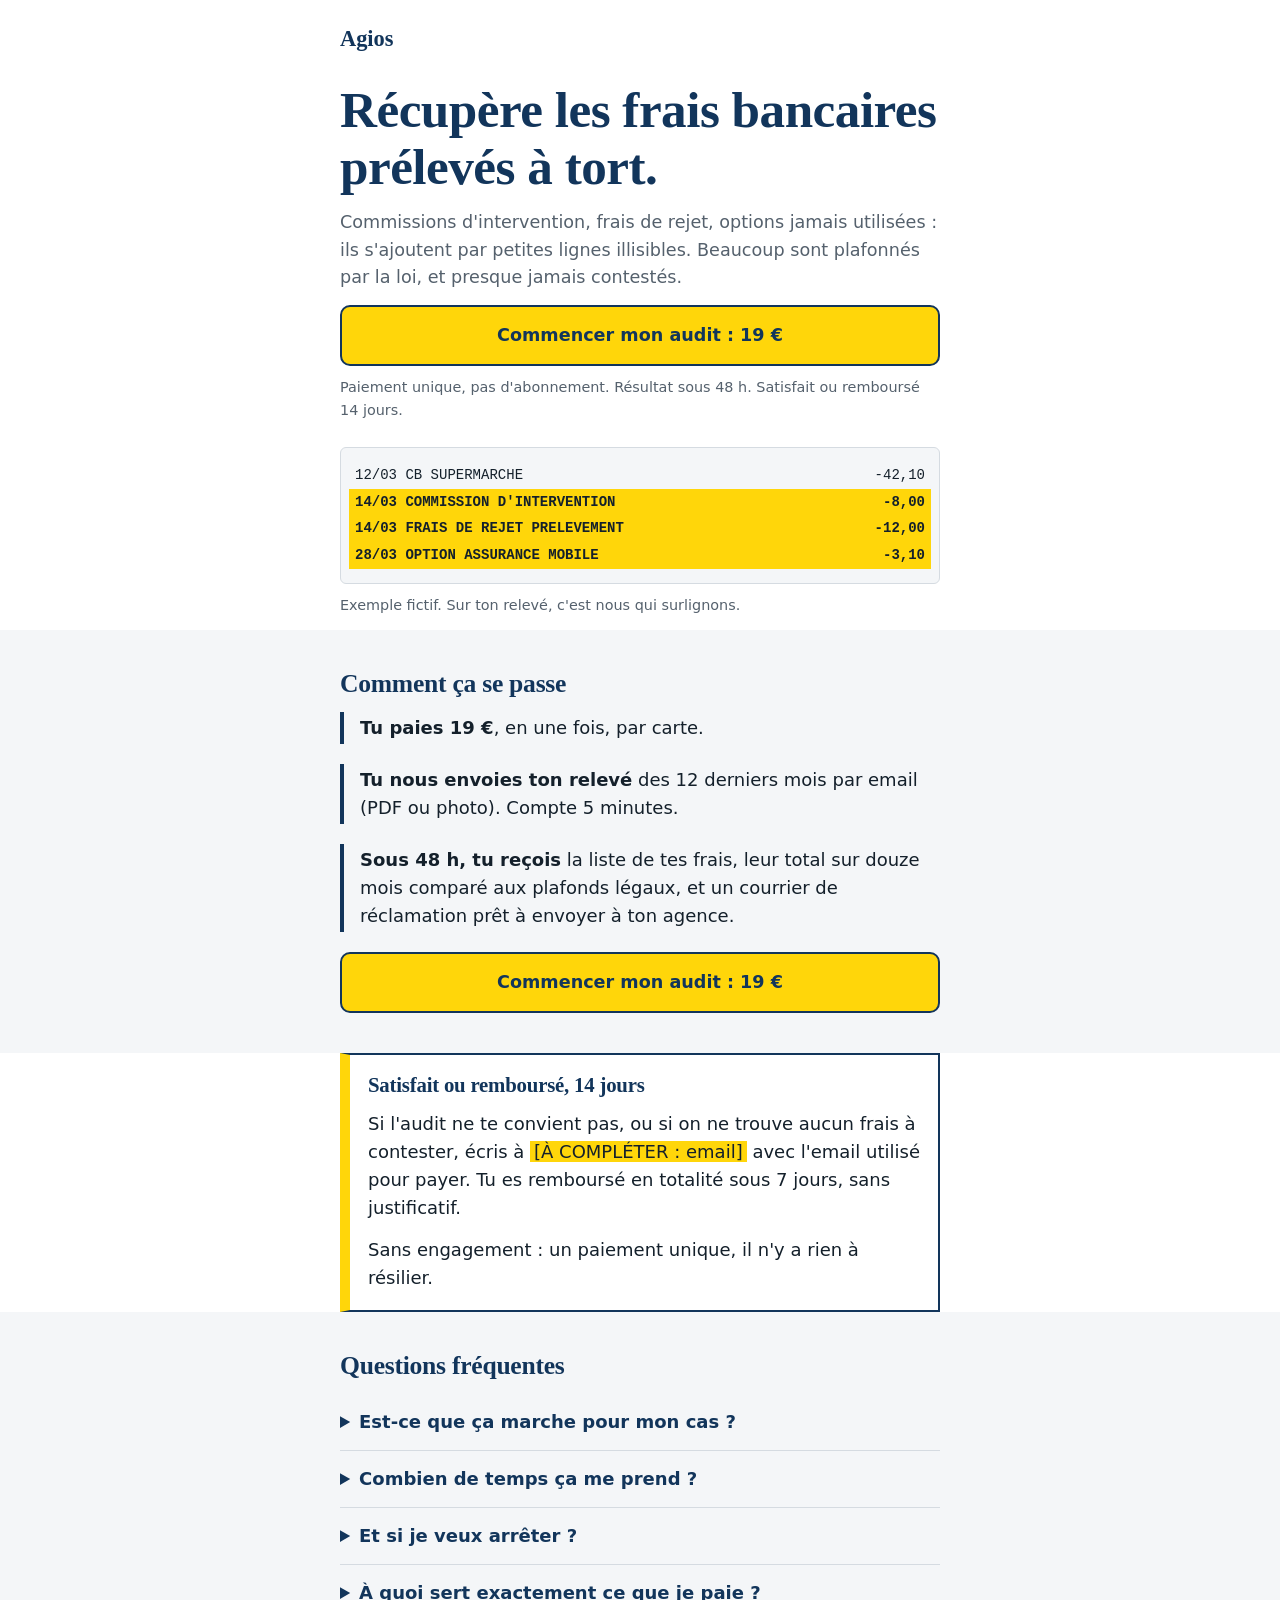
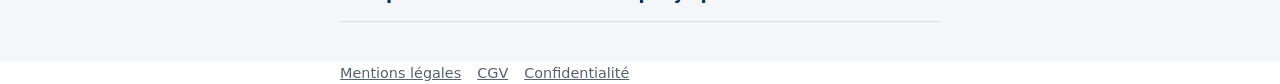
==== index.html @ 3ba3643c "Add files via upload" ====
<!doctype html>
<html lang="fr"><head>
<meta charset="utf-8">
<meta name="viewport" content="width=device-width,initial-scale=1">
<title>Agios — Récupère les frais bancaires prélevés à tort</title>
<meta name="description" content="Commissions d'intervention, frais de rejet, options inutiles : on repère tes frais bancaires en trop et on te prépare le courrier de réclamation. Audit sous 48 h.">
<meta property="og:title" content="Agios — Récupère les frais bancaires prélevés à tort">
<meta property="og:description" content="On repère tes frais bancaires en trop et on te prépare le courrier de réclamation. Audit sous 48 h, satisfait ou remboursé.">
<meta property="og:type" content="website"><meta property="og:locale" content="fr_FR">
<link rel="stylesheet" href="style.css">
</head><body>
<header class="wrap" style="padding-top:22px"><strong style="font-family:Georgia,serif;font-size:1.4rem;color:var(--bleu)">Agios</strong></header>
<main>
<section class="wrap" style="padding-top:24px">
<h1>Récupère les frais bancaires prélevés à tort.</h1>
<p class="sous">Commissions d'intervention, frais de rejet, options jamais utilisées : ils s'ajoutent par petites lignes illisibles. Beaucoup sont plafonnés par la loi, et presque jamais contestés.</p>
<a class="bouton" href="https://buy.stripe.com/test_3cIbJ26DV8fb31wfYR4Ja00">Commencer mon audit : 19 €</a>
<p class="note">Paiement unique, pas d'abonnement. Résultat sous 48 h. Satisfait ou remboursé 14 jours.</p>
<div class="releve" aria-label="Exemple fictif de relevé">
<div><span>12/03 CB SUPERMARCHE</span><span>-42,10</span></div>
<div class="frais"><span>14/03 COMMISSION D'INTERVENTION</span><span>-8,00</span></div>
<div class="frais"><span>14/03 FRAIS DE REJET PRELEVEMENT</span><span>-12,00</span></div>
<div class="frais"><span>28/03 OPTION ASSURANCE MOBILE</span><span>-3,10</span></div>
</div>
<p class="note">Exemple fictif. Sur ton relevé, c'est nous qui surlignons.</p>
</section>

<section class="alt"><div class="wrap">
<h2>Comment ça se passe</h2>
<ol class="etapes">
<li><strong>Tu paies 19 €</strong>, en une fois, par carte.</li>
<li><strong>Tu nous envoies ton relevé</strong> des 12 derniers mois par email (PDF ou photo). Compte 5 minutes.</li>
<li><strong>Sous 48 h, tu reçois</strong> la liste de tes frais, leur total sur douze mois comparé aux plafonds légaux, et un courrier de réclamation prêt à envoyer à ton agence.</li>
</ol>
<a class="bouton" href="https://buy.stripe.com/test_3cIbJ26DV8fb31wfYR4Ja00">Commencer mon audit : 19 €</a>
</div></section>

<section class="wrap"><div class="garantie">
<h2>Satisfait ou remboursé, 14 jours</h2>
<p>Si l'audit ne te convient pas, ou si on ne trouve aucun frais à contester, écris à <span class="todo">[À COMPLÉTER : email]</span> avec l'email utilisé pour payer. Tu es remboursé en totalité sous 7 jours, sans justificatif.</p>
<p style="margin:0">Sans engagement : un paiement unique, il n'y a rien à résilier.</p>
</div></section>

<section class="alt"><div class="wrap">
<h2>Questions fréquentes</h2>
<details><summary>Est-ce que ça marche pour mon cas ?</summary><p>Pour les particuliers et les petites structures avec un compte en France. On ne peut pas promettre un montant : il dépend de ce que ta banque t'a facturé. Si on ne trouve rien à contester, tu es remboursé.</p></details>
<details><summary>Combien de temps ça me prend ?</summary><p>Cinq minutes : tu paies, tu envoies ton relevé par email. Le reste, c'est nous. Réponse sous 48 h.</p></details>
<details><summary>Et si je veux arrêter ?</summary><p>Il n'y a rien à arrêter. C'est un paiement unique, sans abonnement.</p></details>
<details><summary>À quoi sert exactement ce que je paie ?</summary><p>À l'analyse de tes douze derniers mois de relevés, au total de tes frais comparé aux plafonds légaux, et à un courrier de réclamation prêt à envoyer. On ne l'envoie pas à ta place et on ne garantit pas la décision de ta banque.</p></details>
</div></section>
</main>
<footer class="wrap"><a href="mentions-legales.html">Mentions légales</a><a href="cgv.html">CGV</a><a href="confidentialite.html">Confidentialité</a></footer>
<div class="barre"><a class="bouton" href="https://buy.stripe.com/test_3cIbJ26DV8fb31wfYR4Ja00">Commencer mon audit : 19 €</a></div>
</body></html>
---- style.css ----
:root{--bleu:#12355B;--jaune:#FFD60A;--papier:#F4F6F8;--texte:#14202B;--gris:#55616D;--trait:#D5DBE1}
*{box-sizing:border-box}
html{-webkit-text-size-adjust:100%}
body{margin:0;font:18px/1.55 system-ui,-apple-system,"Segoe UI",Roboto,sans-serif;color:var(--texte);background:#fff;padding-bottom:88px}
.wrap{max-width:640px;margin:0 auto;padding:0 20px}
section{padding:40px 0}
.alt{background:var(--papier)}
h1,h2{font-family:Georgia,"Times New Roman",serif;color:var(--bleu);line-height:1.12;letter-spacing:-.01em;margin:0 0 14px}
h1{font-size:clamp(2rem,8.5vw,3.2rem)}
h2{font-size:1.6rem}
p{margin:0 0 14px}
.sous{font-size:1.1rem;color:var(--gris)}
.bouton{display:block;width:100%;min-height:56px;padding:15px 20px;background:var(--jaune);color:var(--bleu);font-weight:800;font-size:1.1rem;text-align:center;text-decoration:none;border-radius:10px;border:2px solid var(--bleu)}
.bouton:focus-visible,a:focus-visible,summary:focus-visible{outline:3px solid var(--bleu);outline-offset:3px}
.note{font-size:.9rem;color:var(--gris);margin-top:10px}
.releve{background:var(--papier);border:1px solid var(--trait);border-radius:6px;padding:14px;font:14px/1.9 ui-monospace,Menlo,Consolas,monospace;margin:26px 0 8px}
.releve div{display:flex;justify-content:space-between;gap:10px}
.releve .frais{background:var(--jaune);font-weight:700;margin:0 -6px;padding:0 6px}
ol.etapes{padding-left:0;list-style:none;margin:0}
ol.etapes li{border-left:4px solid var(--bleu);padding:2px 0 2px 16px;margin-bottom:20px}
.garantie{border:2px solid var(--bleu);border-left:10px solid var(--jaune);padding:18px;background:#fff}
.garantie h2{font-size:1.3rem}
details{border-bottom:1px solid var(--trait);padding:14px 0}
summary{font-weight:700;cursor:pointer;color:var(--bleu)}
details p{margin:10px 0 0}
footer{padding:28px 0;font-size:.9rem;color:var(--gris)}
footer a{color:var(--gris);margin-right:16px}
.barre{position:fixed;left:0;right:0;bottom:0;padding:12px 20px;background:#fff;border-top:1px solid var(--trait)}
.barre .bouton{max-width:600px;margin:0 auto}
.todo{background:var(--jaune);padding:0 4px}
.legal h2{font-size:1.2rem;margin-top:26px}
.legal a{color:var(--bleu)}
@media(min-width:800px){.barre{display:none}body{padding-bottom:0}}
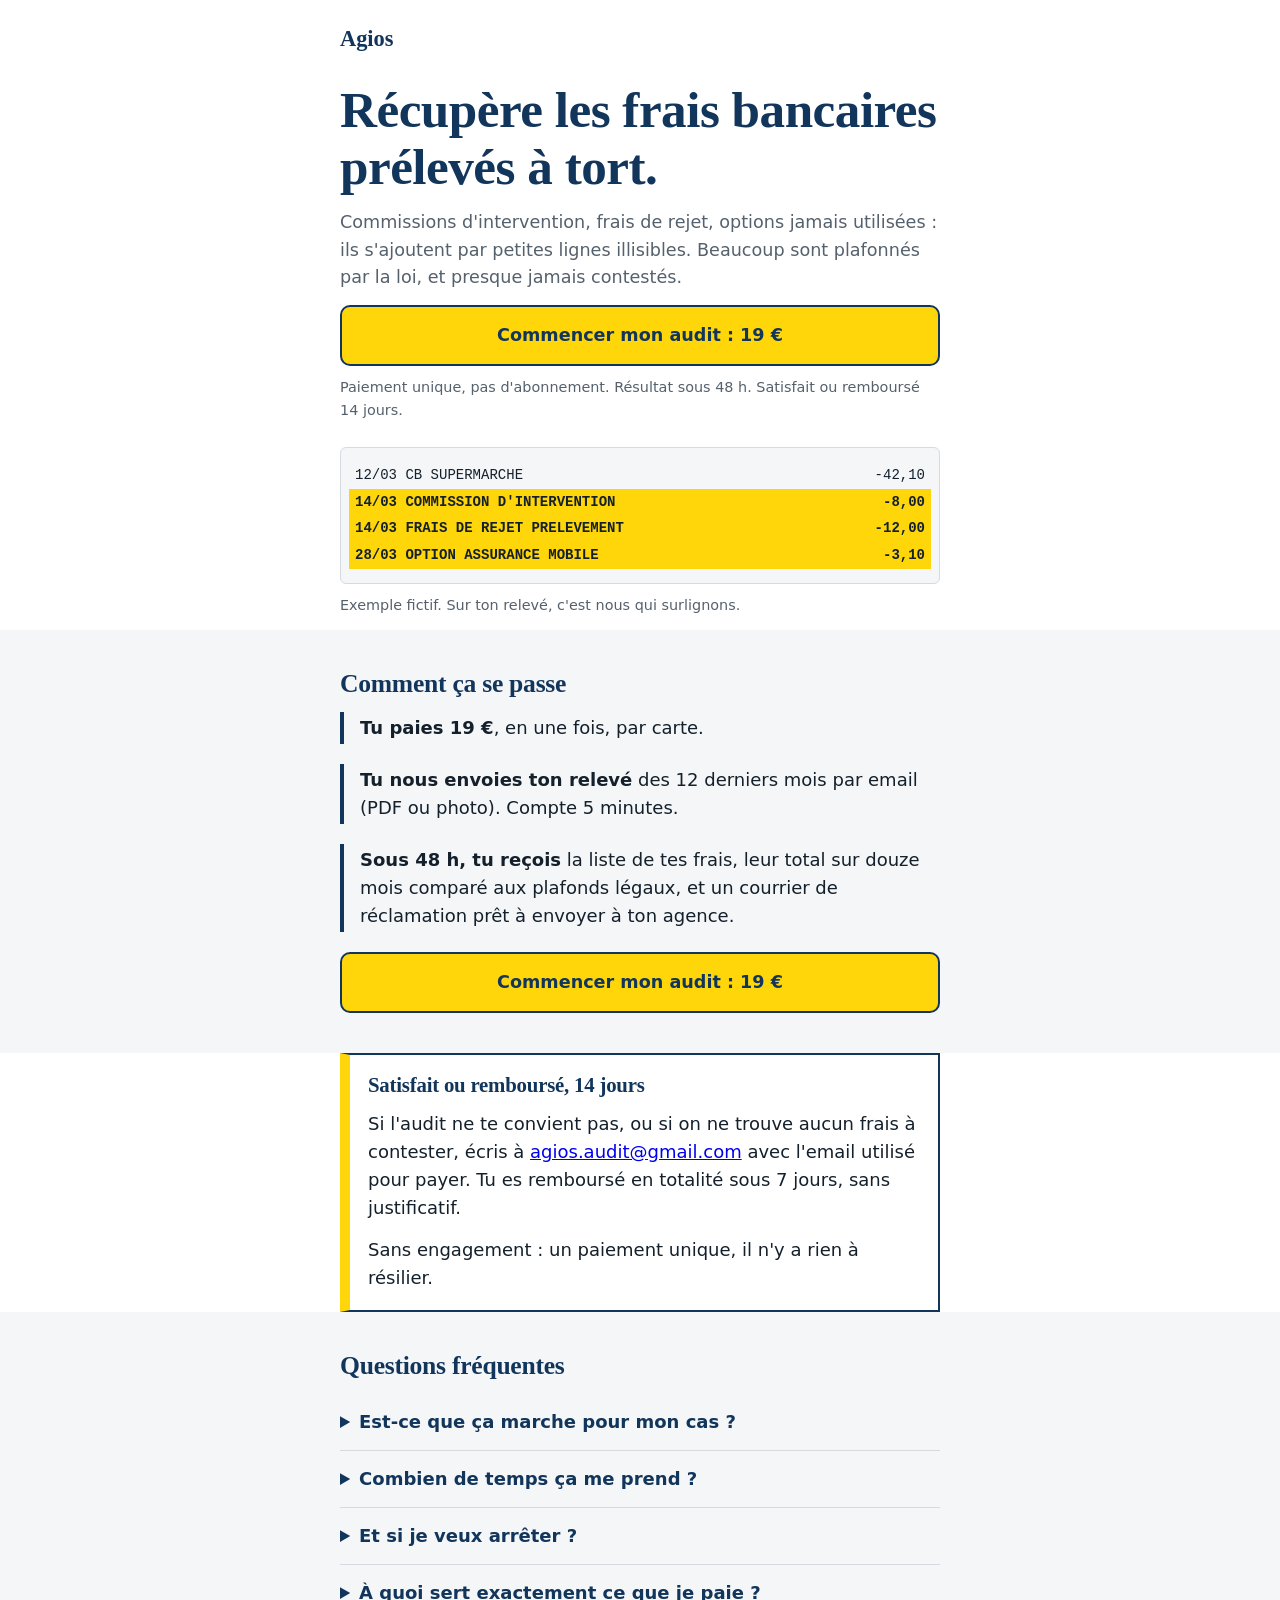
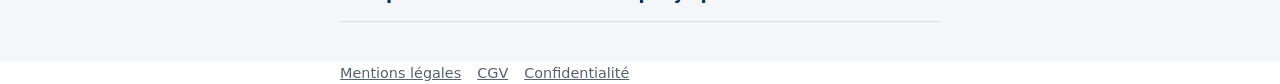
==== commit 1fff710f: "Add files via upload" ====
--- a/index.html
+++ b/index.html
@@ -37,7 +37,7 @@
 
 <section class="wrap"><div class="garantie">
 <h2>Satisfait ou remboursé, 14 jours</h2>
-<p>Si l'audit ne te convient pas, ou si on ne trouve aucun frais à contester, écris à <span class="todo">[À COMPLÉTER : email]</span> avec l'email utilisé pour payer. Tu es remboursé en totalité sous 7 jours, sans justificatif.</p>
+<p>Si l'audit ne te convient pas, ou si on ne trouve aucun frais à contester, écris à <a href="mailto:agios.audit@gmail.com">agios.audit@gmail.com</a> avec l'email utilisé pour payer. Tu es remboursé en totalité sous 7 jours, sans justificatif.</p>
 <p style="margin:0">Sans engagement : un paiement unique, il n'y a rien à résilier.</p>
 </div></section>
 
